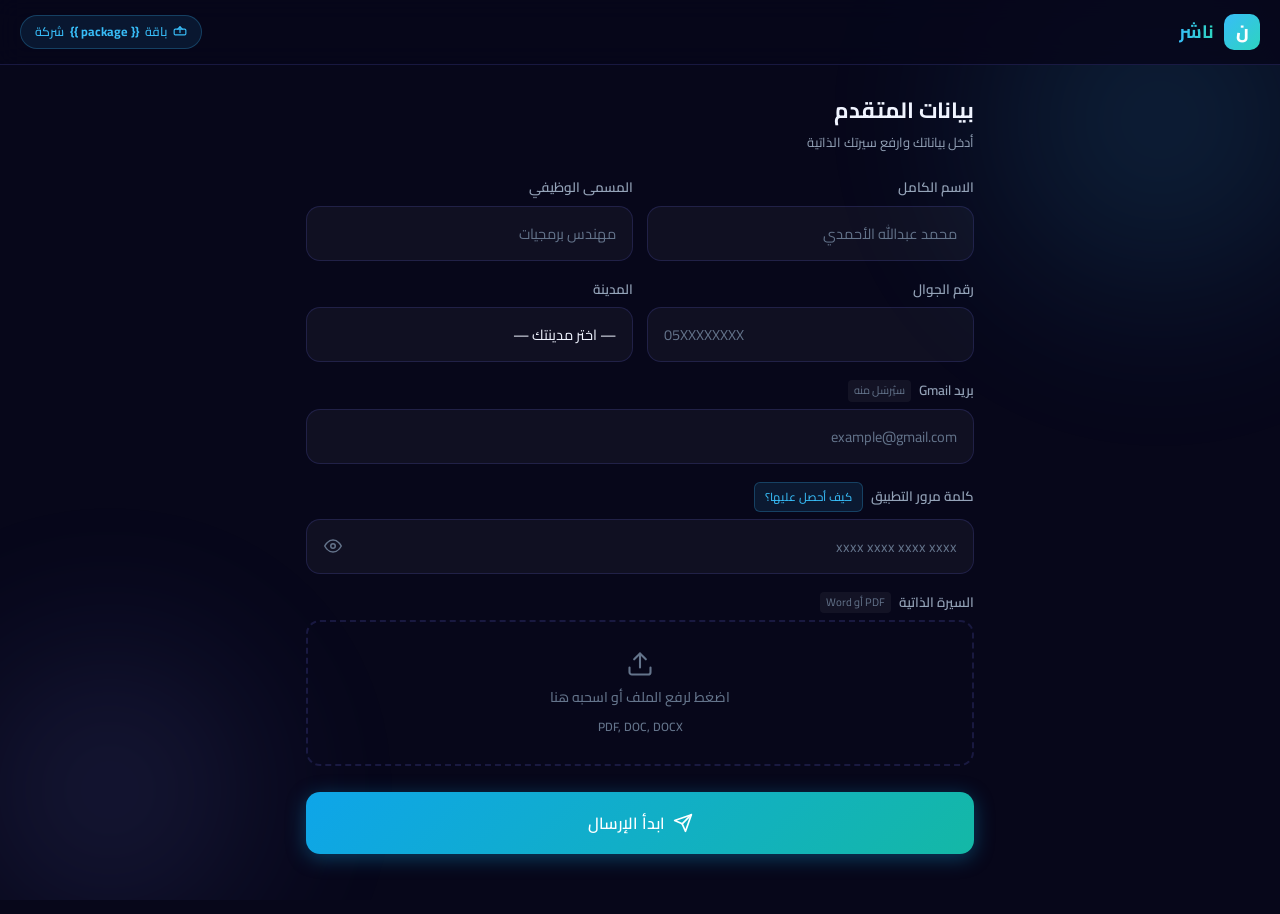
==== templates/main.html @ 9b5972dc "Initial commit" ====
<!DOCTYPE html>
<html lang="ar" dir="rtl">
<head>
  <meta charset="UTF-8" />
  <meta name="viewport" content="width=device-width, initial-scale=1.0" />
  <title>ناشر — إرسال السيرة الذاتية</title>
  <link rel="preconnect" href="https://fonts.googleapis.com" />
  <link rel="preconnect" href="https://fonts.gstatic.com" crossorigin />
  <link href="https://fonts.googleapis.com/css2?family=Cairo:wght@300;400;500;600;700;800&display=swap" rel="stylesheet" />
  <link rel="stylesheet" href="/static/css/style.css" />
</head>
<body>

  <div class="bg-orbs">
    <div class="orb orb-1"></div>
    <div class="orb orb-2"></div>
  </div>

  <header class="top-bar">
    <div class="top-brand">
      <span class="top-logo">ن</span>
      <span class="top-name">ناشر</span>
    </div>
    <div class="package-badge">
      <svg width="14" height="14" viewBox="0 0 24 24" fill="none" stroke="currentColor" stroke-width="2" stroke-linecap="round" stroke-linejoin="round"><path d="M20 7H4a2 2 0 0 0-2 2v6a2 2 0 0 0 2 2h16a2 2 0 0 0 2-2V9a2 2 0 0 0-2-2z"></path><polyline points="16 7 12 3 8 7"></polyline><line x1="12" y1="3" x2="12" y2="13"></line></svg>
      باقة <strong>{{ package }}</strong> شركة
    </div>
  </header>

  <main class="main-layout">

    <!-- ===== FORM SECTION ===== -->
    <section class="form-section" id="form-section">
      <div class="section-title">
        <h2>بيانات المتقدم</h2>
        <p>أدخل بياناتك وارفع سيرتك الذاتية</p>
      </div>

      <form id="send-form" novalidate>

        <div class="form-row two-col">
          <div class="field-group">
            <label for="full_name">الاسم الكامل</label>
            <input type="text" id="full_name" name="full_name" placeholder="محمد عبدالله الأحمدي" required />
          </div>
          <div class="field-group">
            <label for="job_title">المسمى الوظيفي</label>
            <input type="text" id="job_title" name="job_title" placeholder="مهندس برمجيات" required />
          </div>
        </div>

        <div class="form-row two-col">
          <div class="field-group">
            <label for="phone">رقم الجوال</label>
            <input type="tel" id="phone" name="phone" placeholder="05XXXXXXXX" required />
          </div>
          <div class="field-group">
            <label for="city">المدينة</label>
            <select id="city" name="city" required>
              <option value="">— اختر مدينتك —</option>
              <option value="الرياض">الرياض</option>
              <option value="جدة">جدة</option>
              <option value="مكة المكرمة">مكة المكرمة</option>
              <option value="المدينة المنورة">المدينة المنورة</option>
              <option value="الدمام">الدمام</option>
              <option value="الخبر">الخبر</option>
              <option value="الظهران">الظهران</option>
              <option value="الطائف">الطائف</option>
              <option value="بريدة">بريدة</option>
              <option value="تبوك">تبوك</option>
              <option value="أبها">أبها</option>
              <option value="خميس مشيط">خميس مشيط</option>
              <option value="الجبيل">الجبيل</option>
              <option value="ينبع">ينبع</option>
              <option value="حائل">حائل</option>
              <option value="نجران">نجران</option>
              <option value="جازان">جازان</option>
              <option value="الباحة">الباحة</option>
              <option value="عرعر">عرعر</option>
              <option value="سكاكا">سكاكا</option>
              <option value="القطيف">القطيف</option>
              <option value="الأحساء">الأحساء</option>
              <option value="المجمعة">المجمعة</option>
            </select>
          </div>
        </div>

        <div class="form-row">
          <div class="field-group">
            <label for="gmail">
              بريد Gmail
              <span class="label-note">سيُرسَل منه</span>
            </label>
            <input type="email" id="gmail" name="gmail" placeholder="example@gmail.com" required />
          </div>
        </div>

        <div class="form-row">
          <div class="field-group">
            <label for="app_password">
              كلمة مرور التطبيق
              <button type="button" class="help-btn" onclick="toggleHelp()">كيف أحصل عليها؟</button>
            </label>
            <div class="password-wrap">
              <input type="password" id="app_password" name="app_password" placeholder="xxxx xxxx xxxx xxxx" required autocomplete="off" />
              <button type="button" class="eye-btn" onclick="togglePassword()" title="إظهار/إخفاء">
                <svg id="eye-icon" width="18" height="18" viewBox="0 0 24 24" fill="none" stroke="currentColor" stroke-width="2" stroke-linecap="round" stroke-linejoin="round"><path d="M1 12s4-8 11-8 11 8 11 8-4 8-11 8-11-8-11-8z"></path><circle cx="12" cy="12" r="3"></circle></svg>
              </button>
            </div>
          </div>
        </div>

        <!-- App Password help box -->
        <div id="help-box" class="help-box hidden">
          <div class="help-title">🔑 كيفية الحصول على كلمة مرور التطبيق</div>
          <ol class="help-steps">
            <li>افتح إعدادات حسابك على <strong>myaccount.google.com</strong></li>
            <li>اذهب إلى <strong>الأمان</strong> ثم فعّل <strong>التحقق بخطوتين</strong></li>
            <li>ابحث عن <strong>كلمات مرور التطبيقات</strong></li>
            <li>اختر "بريد إلكتروني" ثم اضغط <strong>إنشاء</strong></li>
            <li>انسخ الرمز المكوّن من 16 حرفاً والصقه هنا</li>
          </ol>
          <p class="help-note">⚠️ لا تشارك هذا الرمز مع أي شخص</p>
        </div>

        <div class="form-row">
          <div class="field-group">
            <label for="cv">
              السيرة الذاتية
              <span class="label-note">PDF أو Word</span>
            </label>
            <label class="file-drop" id="file-drop" for="cv">
              <svg width="28" height="28" viewBox="0 0 24 24" fill="none" stroke="currentColor" stroke-width="1.8" stroke-linecap="round" stroke-linejoin="round"><path d="M21 15v4a2 2 0 0 1-2 2H5a2 2 0 0 1-2-2v-4"></path><polyline points="17 8 12 3 7 8"></polyline><line x1="12" y1="3" x2="12" y2="15"></line></svg>
              <span id="file-label">اضغط لرفع الملف أو اسحبه هنا</span>
              <span class="file-types">PDF, DOC, DOCX</span>
              <input type="file" id="cv" name="cv" accept=".pdf,.doc,.docx" required style="display:none" onchange="onFileChange(this)" />
            </label>
          </div>
        </div>

        <div id="form-error" class="msg msg-error hidden"></div>

        <button type="submit" class="btn btn-primary btn-send" id="send-btn">
          <svg width="20" height="20" viewBox="0 0 24 24" fill="none" stroke="currentColor" stroke-width="2" stroke-linecap="round" stroke-linejoin="round"><line x1="22" y1="2" x2="11" y2="13"></line><polygon points="22 2 15 22 11 13 2 9 22 2"></polygon></svg>
          <span id="send-btn-text">ابدأ الإرسال</span>
          <span id="send-spinner" class="spinner hidden"></span>
        </button>

      </form>
    </section>

    <!-- ===== QUEUED CONFIRMATION SECTION ===== -->
    <section class="progress-section hidden" id="queued-section">

      <div class="done-box" style="display:block">
        <div class="done-icon">✅</div>
        <h3>تم تسجيل طلبك بنجاح!</h3>
        <p>سيبدأ الإرسال تلقائياً. يمكنك متابعة حالة إرسالك في أي وقت.</p>

        <div style="margin:1.5rem 0;padding:1rem 1.5rem;background:rgba(56,189,248,.08);border:1px solid rgba(56,189,248,.25);border-radius:12px;text-align:center">
          <div style="font-size:.85rem;color:var(--text-muted);margin-bottom:.4rem">رمز متابعة طلبك</div>
          <div id="queued-code" style="font-size:2rem;font-weight:800;letter-spacing:.25em;color:var(--primary)">——</div>
          <div style="font-size:.8rem;color:var(--text-muted);margin-top:.4rem">احتفظ بهذا الرمز لمتابعة الإرسال</div>
        </div>

        <div class="stats-row" style="margin:1rem 0">
          <div class="stat stat-success">
            <div class="stat-val" id="q-total">—</div>
            <div class="stat-label">إجمالي الشركات</div>
          </div>
          <div class="stat stat-remain">
            <div class="stat-val">490</div>
            <div class="stat-label">يومياً</div>
          </div>
        </div>

        <a id="status-link" href="#" class="btn btn-primary" style="margin-bottom:.75rem;display:block">
          متابعة حالة الإرسال
        </a>
        <a href="/" class="btn btn-outline">العودة للرئيسية</a>
      </div>

      <!-- Error state -->
      <div id="error-box" class="done-box error-box hidden">
        <div class="done-icon">❌</div>
        <h3>حدث خطأ</h3>
        <p id="error-msg"></p>
        <a href="/" class="btn btn-outline">العودة للرئيسية</a>
      </div>

    </section>

  </main>

  <script src="/static/js/main.js"></script>
</body>
</html>
---- static/css/style.css ----
/* ===========================
   ناشر — Global Styles
   Dark theme | RTL | Mobile-first
   =========================== */

*, *::before, *::after {
  box-sizing: border-box;
  margin: 0;
  padding: 0;
}

:root {
  --bg:          #07071a;
  --surface:     #0e0e28;
  --card:        #13133a;
  --card-border: #2020 60;
  --border:      rgba(80, 80, 180, 0.25);
  --border-focus: rgba(56, 189, 248, 0.6);

  --primary:     #38bdf8;
  --primary-dk:  #0ea5e9;
  --accent:      #2dd4bf;
  --accent-dk:   #14b8a6;

  --text:        #f0f4ff;
  --text-2:      #94a3b8;
  --text-3:      #64748b;

  --success:     #4ade80;
  --success-bg:  rgba(74, 222, 128, 0.12);
  --error:       #f87171;
  --error-bg:    rgba(248, 113, 113, 0.12);
  --warn:        #fbbf24;

  --radius:      14px;
  --radius-sm:   8px;
  --radius-lg:   20px;

  --font: 'Cairo', system-ui, sans-serif;
}

html {
  scroll-behavior: smooth;
}

body {
  font-family: var(--font);
  background: var(--bg);
  color: var(--text);
  min-height: 100dvh;
  line-height: 1.6;
  overflow-x: hidden;
  direction: rtl;
}

/* ===========================
   Background Orbs
   =========================== */
.bg-orbs {
  position: fixed;
  inset: 0;
  overflow: hidden;
  pointer-events: none;
  z-index: 0;
}

.orb {
  position: absolute;
  border-radius: 50%;
  filter: blur(80px);
  opacity: 0.18;
  animation: drift 18s ease-in-out infinite alternate;
}

.orb-1 {
  width: 520px;
  height: 520px;
  background: radial-gradient(circle, #38bdf8, transparent 70%);
  top: -140px;
  right: -140px;
  animation-delay: 0s;
}

.orb-2 {
  width: 420px;
  height: 420px;
  background: radial-gradient(circle, #818cf8, transparent 70%);
  bottom: -100px;
  left: -100px;
  animation-delay: -9s;
}

@keyframes drift {
  from { transform: translate(0, 0) scale(1); }
  to   { transform: translate(40px, 30px) scale(1.1); }
}

/* ===========================
   Activation Page
   =========================== */
.page-center {
  position: relative;
  z-index: 1;
  min-height: 100dvh;
  display: flex;
  flex-direction: column;
  align-items: center;
  justify-content: center;
  padding: 32px 16px;
  gap: 28px;
}

/* Brand */
.brand {
  display: flex;
  align-items: center;
  gap: 16px;
}

.brand-icon {
  width: 68px;
  height: 68px;
  border-radius: 20px;
  background: linear-gradient(135deg, var(--primary), var(--accent));
  display: flex;
  align-items: center;
  justify-content: center;
  font-size: 34px;
  font-weight: 800;
  color: #fff;
  box-shadow: 0 8px 32px rgba(56, 189, 248, 0.35);
  flex-shrink: 0;
}

.brand-text h1 {
  font-size: 36px;
  font-weight: 800;
  background: linear-gradient(90deg, var(--primary), var(--accent));
  -webkit-background-clip: text;
  -webkit-text-fill-color: transparent;
  background-clip: text;
  line-height: 1;
}

.brand-text p {
  font-size: 14px;
  color: var(--text-2);
  margin-top: 4px;
}

/* Card */
.card {
  background: var(--card);
  border: 1px solid var(--border);
  border-radius: var(--radius-lg);
  width: 100%;
  max-width: 420px;
  overflow: hidden;
  box-shadow: 0 24px 60px rgba(0, 0, 0, 0.5);
}

.activation-card .card-top {
  background: linear-gradient(135deg, rgba(56, 189, 248, 0.08), rgba(45, 212, 191, 0.05));
  border-bottom: 1px solid var(--border);
  padding: 28px 28px 24px;
  text-align: center;
}

.card-icon {
  color: var(--primary);
  margin-bottom: 12px;
}

.activation-card .card-top h2 {
  font-size: 22px;
  font-weight: 700;
  color: var(--text);
}

.card-subtitle {
  font-size: 13px;
  color: var(--text-2);
  margin-top: 6px;
}

.card-body {
  padding: 28px;
  display: flex;
  flex-direction: column;
  gap: 16px;
}

/* Format hint */
.format-hint {
  background: rgba(56, 189, 248, 0.06);
  border: 1px solid rgba(56, 189, 248, 0.2);
  border-radius: var(--radius-sm);
  padding: 10px 14px;
  display: flex;
  align-items: center;
  gap: 10px;
  font-size: 13px;
}

.hint-label {
  color: var(--text-2);
  flex-shrink: 0;
}

.hint-code {
  font-family: 'Courier New', monospace;
  color: var(--primary);
  font-weight: 600;
  letter-spacing: 1px;
  direction: ltr;
}

/* Code input */
.input-wrap {
  position: relative;
}

.code-input {
  width: 100%;
  background: rgba(255, 255, 255, 0.04);
  border: 1.5px solid var(--border);
  border-radius: var(--radius);
  padding: 14px 18px;
  font-family: 'Courier New', monospace;
  font-size: 18px;
  font-weight: 600;
  color: var(--text);
  text-align: center;
  letter-spacing: 2px;
  direction: ltr;
  outline: none;
  transition: border-color 0.2s, box-shadow 0.2s;
}

.code-input::placeholder {
  color: var(--text-3);
  font-weight: 400;
  letter-spacing: 1px;
}

.code-input:focus {
  border-color: var(--primary);
  box-shadow: 0 0 0 3px rgba(56, 189, 248, 0.15);
}

.input-wrap.error .code-input {
  border-color: var(--error);
  box-shadow: 0 0 0 3px rgba(248, 113, 113, 0.12);
}

.input-wrap.success .code-input {
  border-color: var(--success);
  box-shadow: 0 0 0 3px rgba(74, 222, 128, 0.12);
}

/* Message */
.msg {
  border-radius: var(--radius-sm);
  padding: 12px 16px;
  font-size: 13.5px;
  font-weight: 500;
  text-align: center;
  display: flex;
  align-items: center;
  justify-content: center;
  gap: 8px;
}

.msg.hidden { display: none; }
.msg-error  { background: var(--error-bg); color: var(--error); border: 1px solid rgba(248,113,113,0.25); }
.msg-success{ background: var(--success-bg); color: var(--success); border: 1px solid rgba(74,222,128,0.25); }
.msg-info   { background: rgba(56, 189, 248, 0.08); color: var(--primary); border: 1px solid rgba(56, 189, 248, 0.2); }

/* Buttons */
.btn {
  display: inline-flex;
  align-items: center;
  justify-content: center;
  gap: 8px;
  padding: 13px 24px;
  border-radius: var(--radius);
  font-family: var(--font);
  font-size: 15px;
  font-weight: 600;
  cursor: pointer;
  border: none;
  transition: all 0.2s;
  text-decoration: none;
  white-space: nowrap;
}

.btn-primary {
  background: linear-gradient(135deg, var(--primary-dk), var(--accent-dk));
  color: #fff;
  width: 100%;
  box-shadow: 0 4px 20px rgba(14, 165, 233, 0.35);
}

.btn-primary:hover:not(:disabled) {
  transform: translateY(-1px);
  box-shadow: 0 6px 24px rgba(14, 165, 233, 0.45);
}

.btn-primary:active:not(:disabled) {
  transform: translateY(0);
}

.btn-primary:disabled {
  opacity: 0.6;
  cursor: not-allowed;
}

.btn-outline {
  background: transparent;
  border: 1.5px solid var(--border);
  color: var(--text-2);
}

.btn-outline:hover {
  border-color: var(--primary);
  color: var(--primary);
}

/* Spinner */
.spinner {
  display: inline-block;
  width: 18px;
  height: 18px;
  border: 2.5px solid rgba(255,255,255,0.3);
  border-top-color: #fff;
  border-radius: 50%;
  animation: spin 0.7s linear infinite;
}

.spinner.hidden { display: none; }

@keyframes spin {
  to { transform: rotate(360deg); }
}

/* Features row */
.features-row {
  display: flex;
  gap: 12px;
  width: 100%;
  max-width: 420px;
}

.feature {
  flex: 1;
  background: rgba(255,255,255,0.03);
  border: 1px solid var(--border);
  border-radius: var(--radius);
  padding: 16px 10px;
  text-align: center;
}

.feature-icon { font-size: 22px; margin-bottom: 6px; }
.feature-label { font-size: 12px; font-weight: 600; color: var(--text); }
.feature-desc { font-size: 11px; color: var(--text-3); margin-top: 2px; }

/* ===========================
   Main Form Page
   =========================== */
.top-bar {
  position: sticky;
  top: 0;
  z-index: 100;
  display: flex;
  align-items: center;
  justify-content: space-between;
  padding: 14px 20px;
  background: rgba(7, 7, 26, 0.85);
  backdrop-filter: blur(12px);
  border-bottom: 1px solid var(--border);
}

.top-brand {
  display: flex;
  align-items: center;
  gap: 10px;
  font-size: 18px;
  font-weight: 700;
  color: var(--text);
}

.top-logo {
  width: 36px;
  height: 36px;
  border-radius: 10px;
  background: linear-gradient(135deg, var(--primary), var(--accent));
  display: flex;
  align-items: center;
  justify-content: center;
  font-size: 18px;
  font-weight: 800;
  color: #fff;
  flex-shrink: 0;
}

.top-logo.sm {
  width: 28px;
  height: 28px;
  border-radius: 8px;
  font-size: 14px;
}

.top-name {
  background: linear-gradient(90deg, var(--primary), var(--accent));
  -webkit-background-clip: text;
  -webkit-text-fill-color: transparent;
  background-clip: text;
}

.package-badge {
  display: flex;
  align-items: center;
  gap: 6px;
  background: rgba(56, 189, 248, 0.1);
  border: 1px solid rgba(56, 189, 248, 0.25);
  color: var(--primary);
  border-radius: 30px;
  padding: 6px 14px;
  font-size: 12.5px;
  font-weight: 500;
}

.main-layout {
  position: relative;
  z-index: 1;
  max-width: 700px;
  margin: 0 auto;
  padding: 28px 16px 60px;
}

.section-title {
  margin-bottom: 24px;
}

.section-title h2 {
  font-size: 22px;
  font-weight: 700;
  color: var(--text);
}

.section-title p {
  font-size: 13px;
  color: var(--text-2);
  margin-top: 4px;
}

/* Form layout */
.form-row {
  margin-bottom: 18px;
}

.form-row.two-col {
  display: grid;
  grid-template-columns: 1fr 1fr;
  gap: 14px;
}

@media (max-width: 480px) {
  .form-row.two-col {
    grid-template-columns: 1fr;
  }
}

.field-group {
  display: flex;
  flex-direction: column;
  gap: 7px;
}

label {
  font-size: 13.5px;
  font-weight: 600;
  color: var(--text-2);
  display: flex;
  align-items: center;
  gap: 8px;
}

.label-note {
  font-size: 11px;
  font-weight: 400;
  color: var(--text-3);
  background: rgba(255,255,255,0.05);
  border-radius: 4px;
  padding: 2px 6px;
}

input[type="text"],
input[type="email"],
input[type="tel"],
input[type="password"],
select {
  width: 100%;
  background: rgba(255,255,255,0.04);
  border: 1.5px solid var(--border);
  border-radius: var(--radius);
  padding: 13px 16px;
  font-family: var(--font);
  font-size: 14.5px;
  color: var(--text);
  outline: none;
  transition: border-color 0.2s, box-shadow 0.2s;
  -webkit-appearance: none;
}

input::placeholder {
  color: var(--text-3);
}

input:focus,
select:focus {
  border-color: var(--primary);
  box-shadow: 0 0 0 3px rgba(56, 189, 248, 0.12);
  background: rgba(56, 189, 248, 0.04);
}

select {
  cursor: pointer;
}

select option {
  background: #1a1a3e;
  color: var(--text);
}

/* Password field */
.password-wrap {
  position: relative;
}

.password-wrap input {
  padding-left: 46px;
}

.eye-btn {
  position: absolute;
  left: 14px;
  top: 50%;
  transform: translateY(-50%);
  background: none;
  border: none;
  cursor: pointer;
  color: var(--text-3);
  padding: 4px;
  display: flex;
  align-items: center;
  transition: color 0.2s;
}

.eye-btn:hover { color: var(--primary); }

/* Help button */
.help-btn {
  background: rgba(56,189,248,0.1);
  border: 1px solid rgba(56,189,248,0.25);
  color: var(--primary);
  border-radius: 6px;
  padding: 3px 10px;
  font-size: 11.5px;
  font-weight: 500;
  font-family: var(--font);
  cursor: pointer;
  transition: background 0.2s;
}

.help-btn:hover {
  background: rgba(56,189,248,0.18);
}

/* Help box */
.help-box {
  background: rgba(56,189,248,0.05);
  border: 1px solid rgba(56,189,248,0.2);
  border-radius: var(--radius);
  padding: 18px 20px;
  margin-bottom: 4px;
}

.help-box.hidden { display: none; }

.help-title {
  font-size: 14px;
  font-weight: 700;
  color: var(--primary);
  margin-bottom: 12px;
}

.help-steps {
  font-size: 13px;
  color: var(--text-2);
  padding-right: 18px;
  display: flex;
  flex-direction: column;
  gap: 6px;
}

.help-steps strong {
  color: var(--text);
}

.help-note {
  margin-top: 12px;
  font-size: 12px;
  color: var(--warn);
}

/* File drop */
.file-drop {
  display: flex;
  flex-direction: column;
  align-items: center;
  justify-content: center;
  gap: 8px;
  border: 2px dashed var(--border);
  border-radius: var(--radius);
  padding: 28px 20px;
  cursor: pointer;
  transition: all 0.2s;
  text-align: center;
  color: var(--text-3);
}

.file-drop:hover,
.file-drop.dragover {
  border-color: var(--primary);
  background: rgba(56, 189, 248, 0.06);
  color: var(--primary);
}

.file-drop.has-file {
  border-color: var(--success);
  background: rgba(74, 222, 128, 0.06);
  color: var(--success);
}

.file-drop svg {
  transition: color 0.2s;
}

#file-label {
  font-size: 14px;
  font-weight: 500;
}

.file-types {
  font-size: 12px;
  color: var(--text-3);
}

/* Send button */
.btn-send {
  margin-top: 8px;
  padding: 16px 24px;
  font-size: 16px;
}

/* ===========================
   Progress Section
   =========================== */
.progress-section {
  display: flex;
  flex-direction: column;
  gap: 20px;
}

.progress-section.hidden { display: none; }

.progress-header {
  display: flex;
  align-items: center;
  justify-content: space-between;
}

.progress-header .progress-brand {
  display: flex;
  align-items: center;
  gap: 10px;
  font-size: 16px;
  font-weight: 600;
  color: var(--text);
}

.status-badge {
  border-radius: 30px;
  padding: 4px 14px;
  font-size: 12px;
  font-weight: 600;
}

.status-sending {
  background: rgba(56, 189, 248, 0.12);
  color: var(--primary);
  border: 1px solid rgba(56, 189, 248, 0.3);
  animation: pulse-badge 2s infinite;
}

.status-done {
  background: var(--success-bg);
  color: var(--success);
  border: 1px solid rgba(74,222,128,0.3);
}

@keyframes pulse-badge {
  0%, 100% { opacity: 1; }
  50% { opacity: 0.6; }
}

/* Big counter */
.big-counter {
  text-align: center;
  font-size: 64px;
  font-weight: 800;
  line-height: 1;
  color: var(--text);
  display: flex;
  align-items: baseline;
  justify-content: center;
  gap: 6px;
}

.counter-slash {
  font-size: 36px;
  color: var(--text-3);
}

.counter-label {
  text-align: center;
  font-size: 13px;
  color: var(--text-3);
  margin-top: -8px;
}

/* Progress bar */
.progress-bar-wrap {
  display: flex;
  align-items: center;
  gap: 12px;
}

.progress-bar-track {
  flex: 1;
  height: 10px;
  background: rgba(255,255,255,0.07);
  border-radius: 99px;
  overflow: hidden;
}

.progress-bar-fill {
  height: 100%;
  background: linear-gradient(90deg, var(--primary-dk), var(--accent));
  border-radius: 99px;
  transition: width 0.4s ease;
  position: relative;
  overflow: hidden;
}

.progress-bar-fill::after {
  content: '';
  position: absolute;
  inset: 0;
  background: linear-gradient(90deg, transparent, rgba(255,255,255,0.2), transparent);
  animation: shimmer 1.5s infinite;
}

@keyframes shimmer {
  from { transform: translateX(-100%); }
  to   { transform: translateX(100%); }
}

.progress-pct {
  font-size: 14px;
  font-weight: 700;
  color: var(--primary);
  min-width: 42px;
  text-align: left;
}

/* Stats row */
.stats-row {
  display: grid;
  grid-template-columns: 1fr 1fr 1fr;
  gap: 12px;
}

.stat {
  background: rgba(255,255,255,0.03);
  border: 1px solid var(--border);
  border-radius: var(--radius);
  padding: 16px 12px;
  text-align: center;
}

.stat-val {
  font-size: 28px;
  font-weight: 800;
  line-height: 1;
}

.stat-label {
  font-size: 12px;
  color: var(--text-3);
  margin-top: 4px;
}

.stat-success .stat-val { color: var(--success); }
.stat-fail    .stat-val { color: var(--error); }
.stat-remain  .stat-val { color: var(--text-2); }

/* Current email */
.current-email-wrap {
  background: rgba(255,255,255,0.03);
  border: 1px solid var(--border);
  border-radius: var(--radius);
  padding: 14px 18px;
}

.current-label {
  font-size: 12px;
  color: var(--text-3);
  margin-bottom: 4px;
}

.current-email {
  font-size: 14px;
  color: var(--primary);
  font-family: 'Courier New', monospace;
  direction: ltr;
  text-align: right;
  word-break: break-all;
}

/* Progress log */
.progress-log {
  background: #050510;
  border: 1px solid var(--border);
  border-radius: var(--radius);
  padding: 14px;
  max-height: 140px;
  overflow-y: auto;
  font-family: 'Courier New', monospace;
  font-size: 12px;
  line-height: 1.8;
  display: flex;
  flex-direction: column-reverse;
}

.log-line { color: var(--text-2); direction: ltr; text-align: left; }
.log-ok   { color: var(--success); }
.log-fail { color: var(--error); }

/* Done / Error boxes */
.done-box {
  background: rgba(74, 222, 128, 0.05);
  border: 1px solid rgba(74, 222, 128, 0.2);
  border-radius: var(--radius-lg);
  padding: 36px 24px;
  text-align: center;
  display: flex;
  flex-direction: column;
  align-items: center;
  gap: 12px;
}

.done-box.hidden { display: none; }

.done-box.error-box {
  background: var(--error-bg);
  border-color: rgba(248, 113, 113, 0.2);
}

.done-icon { font-size: 48px; }

.done-box h3 {
  font-size: 22px;
  font-weight: 700;
  color: var(--text);
}

.done-box p {
  font-size: 14px;
  color: var(--text-2);
}

/* Scrollbar */
::-webkit-scrollbar { width: 6px; }
::-webkit-scrollbar-track { background: transparent; }
::-webkit-scrollbar-thumb {
  background: rgba(255,255,255,0.1);
  border-radius: 99px;
}
::-webkit-scrollbar-thumb:hover {
  background: rgba(56, 189, 248, 0.3);
}

/* ===========================
   Utilities
   =========================== */
.hidden { display: none !important; }

/* Responsive */
@media (max-width: 640px) {
  .big-counter { font-size: 48px; }
  .features-row { flex-direction: column; }
  .feature { display: flex; align-items: center; gap: 12px; text-align: right; }
}
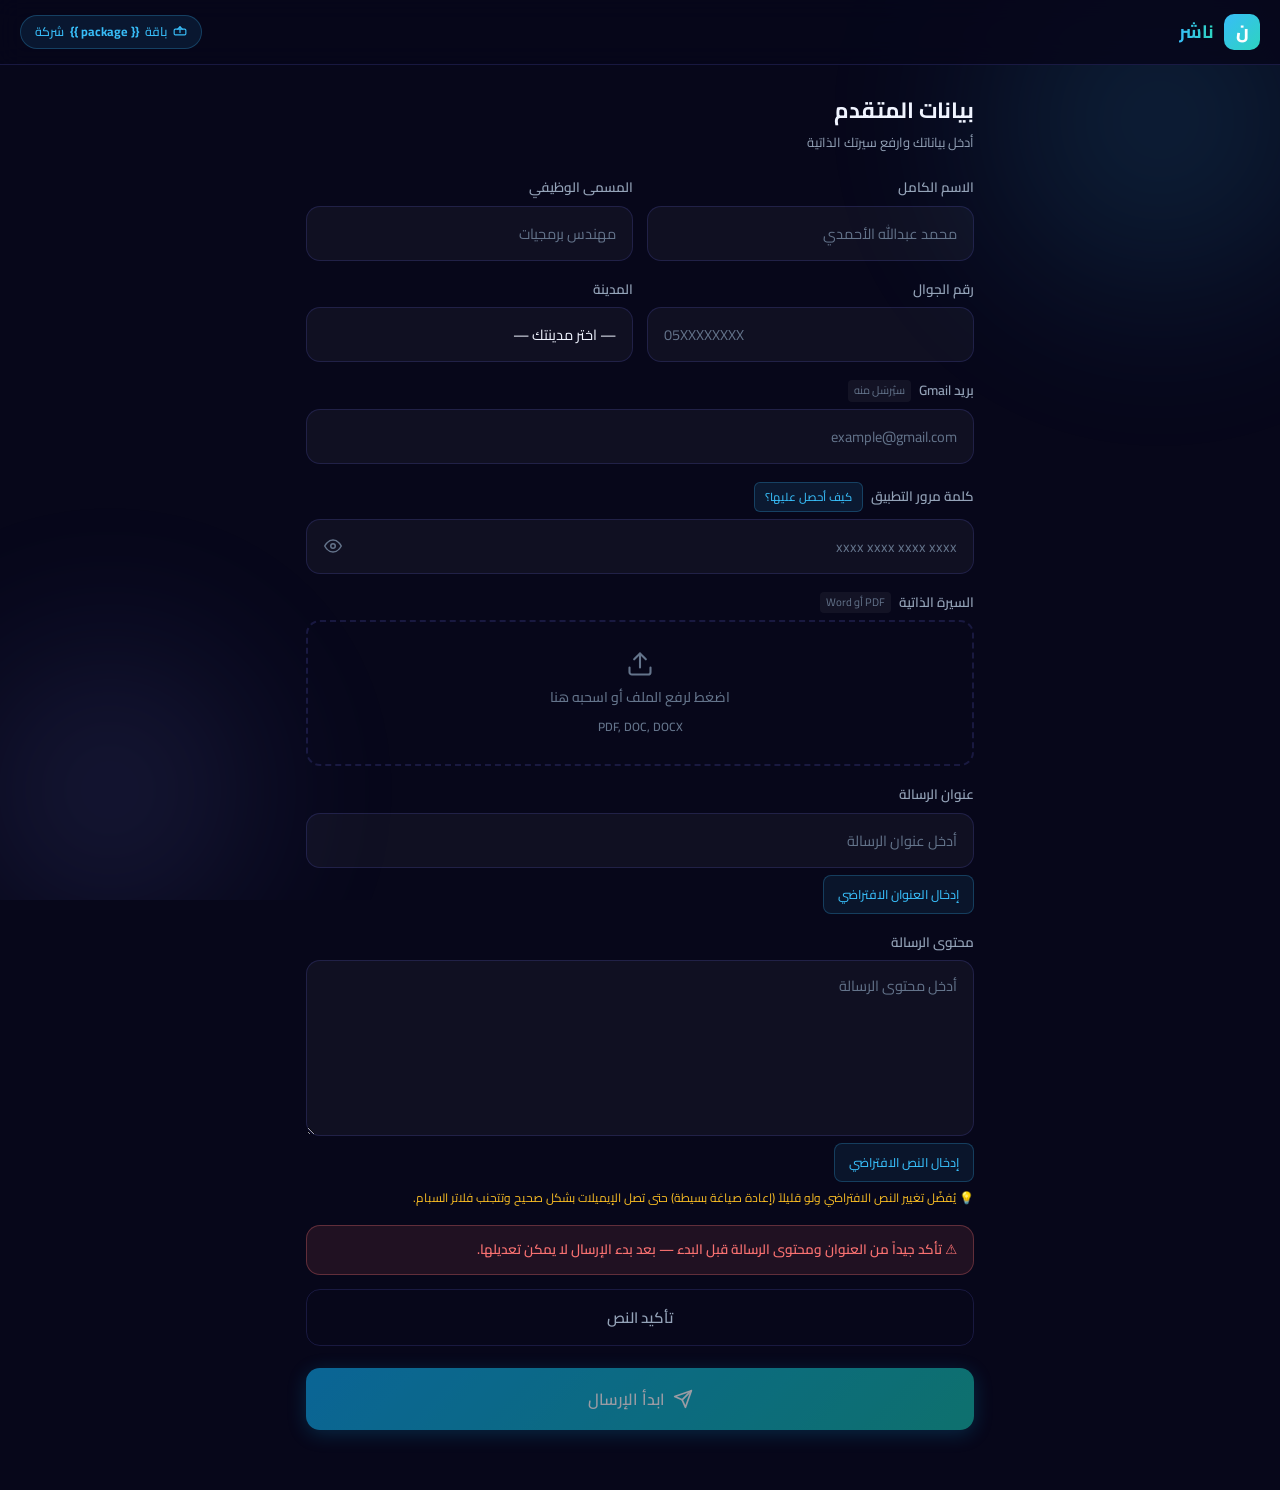
==== commit a13e0c5c: "editable subject and body, RTL plain text, remove daily cap" ====
--- a/templates/main.html
+++ b/templates/main.html
@@ -138,9 +138,35 @@
           </div>
         </div>
 
+        <div class="form-row">
+          <div class="field-group">
+            <label for="custom_subject">عنوان الرسالة</label>
+            <input type="text" id="custom_subject" name="custom_subject" placeholder="أدخل عنوان الرسالة" dir="rtl" />
+            <button type="button" class="btn-fill-default" onclick="fillDefaultSubject()">إدخال العنوان الافتراضي</button>
+          </div>
+        </div>
+
+        <div class="form-row">
+          <div class="field-group">
+            <label for="custom_text">محتوى الرسالة</label>
+            <textarea id="custom_text" name="custom_text" rows="6" placeholder="أدخل محتوى الرسالة" dir="rtl"></textarea>
+            <button type="button" class="btn-fill-default" onclick="fillDefaultBody()">إدخال النص الافتراضي</button>
+            <p class="helper-note">💡 يُفضّل تغيير النص الافتراضي ولو قليلاً (إعادة صياغة بسيطة) حتى تصل الإيميلات بشكل صحيح وتتجنب فلاتر السبام.</p>
+          </div>
+        </div>
+
+        <div class="warning-notice">
+          ⚠️ تأكد جيداً من العنوان ومحتوى الرسالة قبل البدء — بعد بدء الإرسال لا يمكن تعديلها.
+        </div>
+
+        <div class="confirm-row">
+          <button type="button" class="btn btn-outline" id="confirm-btn" onclick="confirmText()">تأكيد النص</button>
+          <button type="button" class="btn btn-outline hidden" id="edit-btn" onclick="editText()">تعديل النص</button>
+        </div>
+
         <div id="form-error" class="msg msg-error hidden"></div>
 
-        <button type="submit" class="btn btn-primary btn-send" id="send-btn">
+        <button type="submit" class="btn btn-primary btn-send" id="send-btn" disabled>
           <svg width="20" height="20" viewBox="0 0 24 24" fill="none" stroke="currentColor" stroke-width="2" stroke-linecap="round" stroke-linejoin="round"><line x1="22" y1="2" x2="11" y2="13"></line><polygon points="22 2 15 22 11 13 2 9 22 2"></polygon></svg>
           <span id="send-btn-text">ابدأ الإرسال</span>
           <span id="send-spinner" class="spinner hidden"></span>
--- a/static/css/style.css
+++ b/static/css/style.css
@@ -657,6 +657,88 @@
   color: var(--text-3);
 }
 
+/* Textarea */
+textarea {
+  width: 100%;
+  background: rgba(255,255,255,0.04);
+  border: 1.5px solid var(--border);
+  border-radius: var(--radius);
+  padding: 13px 16px;
+  font-family: var(--font);
+  font-size: 14.5px;
+  color: var(--text);
+  outline: none;
+  transition: border-color 0.2s, box-shadow 0.2s;
+  resize: vertical;
+  min-height: 140px;
+  line-height: 1.7;
+}
+
+textarea::placeholder { color: var(--text-3); }
+
+textarea:focus {
+  border-color: var(--primary);
+  box-shadow: 0 0 0 3px rgba(56, 189, 248, 0.12);
+  background: rgba(56, 189, 248, 0.04);
+}
+
+textarea[readonly] {
+  opacity: 0.7;
+  cursor: not-allowed;
+}
+
+input[readonly] {
+  opacity: 0.7;
+  cursor: not-allowed;
+}
+
+/* Default-fill button */
+.btn-fill-default {
+  align-self: flex-start;
+  background: rgba(56, 189, 248, 0.08);
+  border: 1px solid rgba(56, 189, 248, 0.25);
+  color: var(--primary);
+  border-radius: var(--radius-sm);
+  padding: 7px 14px;
+  font-size: 12.5px;
+  font-weight: 500;
+  font-family: var(--font);
+  cursor: pointer;
+  transition: background 0.2s;
+}
+
+.btn-fill-default:hover { background: rgba(56, 189, 248, 0.16); }
+
+/* Warning notice */
+.warning-notice {
+  background: rgba(248, 113, 113, 0.1);
+  border: 1px solid rgba(248, 113, 113, 0.3);
+  border-radius: var(--radius);
+  padding: 13px 16px;
+  font-size: 13.5px;
+  font-weight: 600;
+  color: var(--error);
+  margin-bottom: 14px;
+  direction: rtl;
+  text-align: right;
+}
+
+/* Helper note under textarea */
+.helper-note {
+  font-size: 12px;
+  color: var(--warn);
+  line-height: 1.5;
+}
+
+/* Confirm / edit row */
+.confirm-row {
+  display: flex;
+  gap: 12px;
+  margin-bottom: 14px;
+}
+
+.confirm-row .btn { flex: 1; }
+
 /* Send button */
 .btn-send {
   margin-top: 8px;
